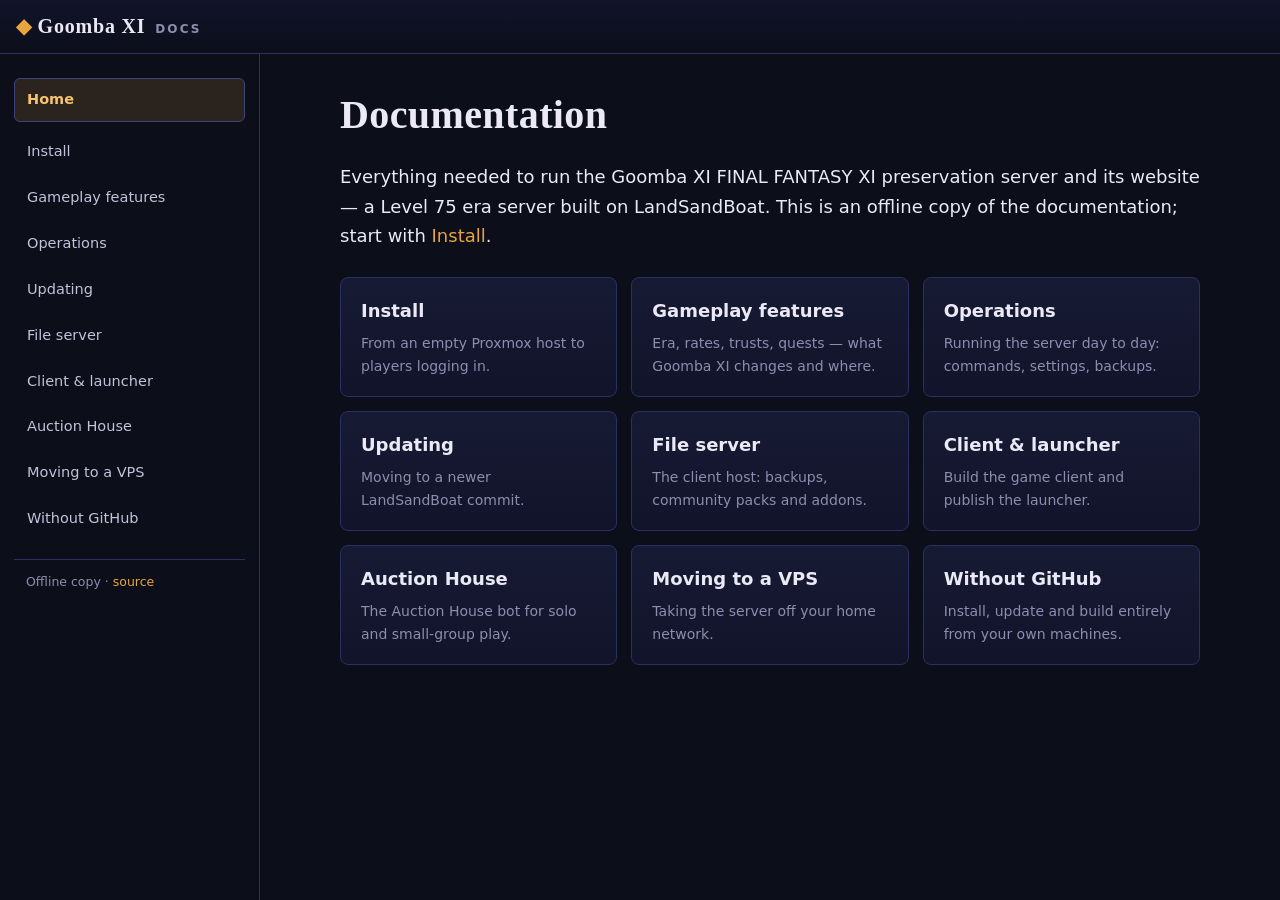
==== docs-site/index.html @ ac6678c3 "docs: add gameplay features page and an offline HTML docs site - New docs/features.md: what Goomba X" ====
<!doctype html>
<html lang="en">
<head>
<meta charset="utf-8">
<meta name="viewport" content="width=device-width, initial-scale=1">
<title>Documentation · Goomba XI docs</title>
<link rel="stylesheet" href="docs.css">
</head>
<body>
<input type="checkbox" id="nav-toggle" hidden>
<header class="topbar">
  <label for="nav-toggle" class="burger" aria-label="Menu"><span></span><span></span><span></span></label>
  <a class="brand" href="index.html"><span class="brand-mark" aria-hidden="true">◆</span> Goomba XI <small>docs</small></a>
</header>
<div class="layout">
  <nav class="sidebar" aria-label="Documentation">
    <a class="nav-link nav-home active" href="index.html">Home</a>
      <a class="nav-link" href="install.html">Install</a>
      <a class="nav-link" href="features.html">Gameplay features</a>
      <a class="nav-link" href="operations.html">Operations</a>
      <a class="nav-link" href="updating.html">Updating</a>
      <a class="nav-link" href="file-server.html">File server</a>
      <a class="nav-link" href="client-and-launcher.html">Client & launcher</a>
      <a class="nav-link" href="auction-house.html">Auction House</a>
      <a class="nav-link" href="moving-to-vps.html">Moving to a VPS</a>
      <a class="nav-link" href="without-github.html">Without GitHub</a>
    <div class="nav-foot">Offline copy · <a href="https://github.com/ricardo-monreal/goomba-xi-server" target="_blank" rel="noopener noreferrer">source</a></div>
  </nav>
  <label for="nav-toggle" class="scrim" aria-hidden="true"></label>
  <main class="content">
    <article>
      <h1 class="page-title">Documentation</h1>
    <p class="lede">Everything needed to run the Goomba XI FINAL FANTASY XI preservation server and its website &mdash; a Level&nbsp;75 era server built on LandSandBoat. This is an offline copy of the documentation; start with <a href="install.html">Install</a>.</p>
    <div class="cards">
      <a class="card" href="install.html">
        <h3>Install</h3>
        <p>From an empty Proxmox host to players logging in.</p>
      </a>
      <a class="card" href="features.html">
        <h3>Gameplay features</h3>
        <p>Era, rates, trusts, quests — what Goomba XI changes and where.</p>
      </a>
      <a class="card" href="operations.html">
        <h3>Operations</h3>
        <p>Running the server day to day: commands, settings, backups.</p>
      </a>
      <a class="card" href="updating.html">
        <h3>Updating</h3>
        <p>Moving to a newer LandSandBoat commit.</p>
      </a>
      <a class="card" href="file-server.html">
        <h3>File server</h3>
        <p>The client host: backups, community packs and addons.</p>
      </a>
      <a class="card" href="client-and-launcher.html">
        <h3>Client & launcher</h3>
        <p>Build the game client and publish the launcher.</p>
      </a>
      <a class="card" href="auction-house.html">
        <h3>Auction House</h3>
        <p>The Auction House bot for solo and small-group play.</p>
      </a>
      <a class="card" href="moving-to-vps.html">
        <h3>Moving to a VPS</h3>
        <p>Taking the server off your home network.</p>
      </a>
      <a class="card" href="without-github.html">
        <h3>Without GitHub</h3>
        <p>Install, update and build entirely from your own machines.</p>
      </a>
    </div>
    </article>
  </main>
</div>
</body>
</html>
---- docs-site/docs.css ----
/* Goomba XI offline docs — self-contained, no external assets or fonts. */
:root{
  --bg:#0c0e1a; --bg-2:#11142a; --panel:#161a33; --panel-2:#1c2140;
  --line:#2a3060; --line-2:#3b437d;
  --text:#ece9f6; --text-2:#c4c1d8; --muted:#8f8cad;
  --accent:#e8a53d; --accent-2:#f5c46d; --flare:#6f7bff;
  --radius:8px; --sidebar:260px;
  --mono:ui-monospace,SFMono-Regular,"SF Mono",Menlo,Consolas,"Liberation Mono",monospace;
  --sans:system-ui,-apple-system,Segoe UI,Roboto,Helvetica,Arial,sans-serif;
  --serif:Georgia,"Times New Roman",serif;
}
*{box-sizing:border-box}
html{scroll-behavior:smooth}
body{margin:0;background:var(--bg);color:var(--text-2);font:16px/1.65 var(--sans);-webkit-text-size-adjust:100%}
a{color:var(--accent);text-decoration:none}
a:hover{text-decoration:underline}

/* top bar (mostly for mobile) */
.topbar{display:flex;align-items:center;gap:12px;height:54px;padding:0 16px;
  background:linear-gradient(180deg,var(--bg-2),var(--bg));border-bottom:1px solid var(--line);
  position:sticky;top:0;z-index:30}
.brand{color:var(--text);font-family:var(--serif);font-size:20px;font-weight:700;letter-spacing:.04em}
.brand:hover{text-decoration:none}
.brand small{color:var(--muted);font-family:var(--sans);font-size:12px;letter-spacing:.18em;text-transform:uppercase;margin-left:4px}
.brand-mark{color:var(--accent)}
.burger{display:none;flex-direction:column;gap:4px;cursor:pointer;padding:6px}
.burger span{width:22px;height:2px;background:var(--text-2);border-radius:2px}

.layout{display:grid;grid-template-columns:var(--sidebar) 1fr;align-items:start}

/* sidebar */
.sidebar{position:sticky;top:54px;height:calc(100vh - 54px);overflow:auto;
  padding:22px 14px;border-right:1px solid var(--line);background:var(--bg)}
.nav-link{display:block;padding:9px 12px;margin:2px 0;border-radius:6px;color:var(--text-2);
  font-size:14.5px;border:1px solid transparent}
.nav-link:hover{background:var(--panel);color:var(--text);text-decoration:none}
.nav-link.active{background:var(--accent-soft,rgba(232,165,61,.14));color:var(--accent-2);
  border-color:var(--line-2);font-weight:600}
.nav-home{margin-bottom:8px}
.nav-foot{margin-top:18px;padding:12px;color:var(--muted);font-size:12.5px;border-top:1px solid var(--line)}
.scrim{display:none}

/* content */
.content{min-width:0;padding:34px 44px 90px}
article{max-width:860px;margin:0 auto}
.page-title{font-family:var(--serif);font-size:clamp(28px,4vw,40px);line-height:1.15;color:var(--text);
  margin:.1em 0 .6em;letter-spacing:.01em}
.lede{font-size:18px;color:var(--text)}
.content h2{font-family:var(--serif);color:var(--text);font-size:26px;margin:1.9em 0 .5em;
  padding-top:.4em;border-top:1px solid var(--line)}
.content h3{color:var(--text);font-size:19px;margin:1.5em 0 .4em}
.content h2 a,.content h3 a{color:inherit}
.content p{margin:.7em 0}
.content ul,.content ol{padding-left:1.4em;margin:.6em 0}
.content li{margin:.3em 0}
.content li>ul,.content li>ol{margin:.3em 0}
strong{color:var(--text)}
hr{border:0;border-top:1px solid var(--line);margin:2em 0}

/* code */
code{font-family:var(--mono);font-size:.9em;background:var(--panel-2);color:var(--accent-2);
  padding:.12em .4em;border-radius:4px;border:1px solid var(--line)}
pre{background:#0a0c16;border:1px solid var(--line);border-radius:var(--radius);
  padding:16px 18px;overflow:auto;margin:1em 0;line-height:1.5}
pre code{background:none;border:0;padding:0;color:#dfe3f5;font-size:13.5px}

/* blockquote */
blockquote{margin:1.1em 0;padding:.6em 1em;border-left:3px solid var(--accent);
  background:var(--panel);border-radius:0 6px 6px 0;color:var(--text-2)}
blockquote p{margin:.3em 0}

/* tables */
.content table{width:100%;border-collapse:collapse;margin:1.1em 0;font-size:14.5px;display:block;overflow-x:auto}
.content th,.content td{border:1px solid var(--line);padding:9px 12px;text-align:left;vertical-align:top}
.content th{background:var(--panel-2);color:var(--text);font-weight:600}
.content tbody tr:nth-child(odd){background:rgba(255,255,255,.015)}
.content td code{white-space:nowrap}

/* home cards */
.cards{display:grid;grid-template-columns:repeat(auto-fill,minmax(250px,1fr));gap:14px;margin-top:26px}
.card{display:block;background:linear-gradient(180deg,var(--panel),var(--bg-2));
  border:1px solid var(--line);border-radius:var(--radius);padding:18px 20px;color:var(--text-2)}
.card:hover{border-color:var(--line-2);text-decoration:none;transform:translateY(-1px)}
.card h3{margin:0 0 6px;color:var(--text);font-size:18px}
.card p{margin:0;font-size:14px;color:var(--muted)}

/* mobile */
@media (max-width:860px){
  .burger{display:flex}
  .layout{grid-template-columns:1fr}
  .sidebar{position:fixed;top:54px;left:0;width:280px;z-index:25;transform:translateX(-100%);
    transition:transform .2s ease;border-right:1px solid var(--line)}
  #nav-toggle:checked ~ .layout .sidebar{transform:translateX(0)}
  #nav-toggle:checked ~ .layout .scrim{display:block;position:fixed;inset:54px 0 0 0;z-index:20;
    background:rgba(5,6,14,.6)}
  .content{padding:24px 18px 70px}
}
@media (min-width:861px){ .burger{display:none} }
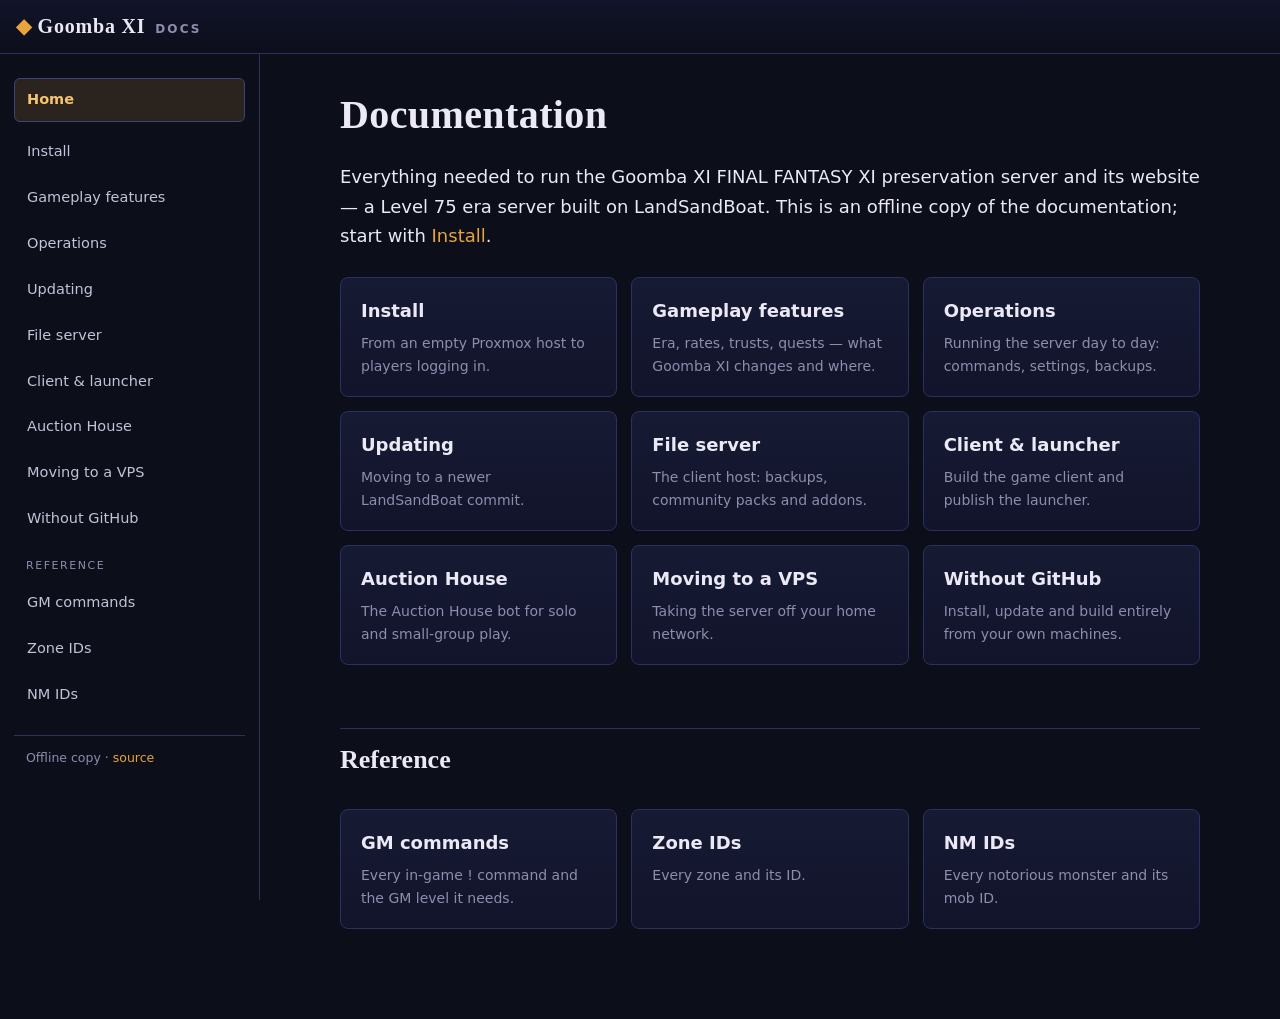
==== commit 0d06d4c6: "docs: GM command / zone / NM references, serve docs at /docs/, goomba docs - tools/gen-reference-doc" ====
--- a/docs-site/index.html
+++ b/docs-site/index.html
@@ -24,6 +24,10 @@
       <a class="nav-link" href="auction-house.html">Auction House</a>
       <a class="nav-link" href="moving-to-vps.html">Moving to a VPS</a>
       <a class="nav-link" href="without-github.html">Without GitHub</a>
+      <div class="nav-group">Reference</div>
+      <a class="nav-link" href="gm-commands.html">GM commands</a>
+      <a class="nav-link" href="zone-ids.html">Zone IDs</a>
+      <a class="nav-link" href="nm-ids.html">NM IDs</a>
     <div class="nav-foot">Offline copy · <a href="https://github.com/ricardo-monreal/goomba-xi-server" target="_blank" rel="noopener noreferrer">source</a></div>
   </nav>
   <label for="nav-toggle" class="scrim" aria-hidden="true"></label>
@@ -68,6 +72,19 @@
         <h3>Without GitHub</h3>
         <p>Install, update and build entirely from your own machines.</p>
       </a>
+      <h2 class="card-group">Reference</h2>
+      <a class="card" href="gm-commands.html">
+        <h3>GM commands</h3>
+        <p>Every in-game ! command and the GM level it needs.</p>
+      </a>
+      <a class="card" href="zone-ids.html">
+        <h3>Zone IDs</h3>
+        <p>Every zone and its ID.</p>
+      </a>
+      <a class="card" href="nm-ids.html">
+        <h3>NM IDs</h3>
+        <p>Every notorious monster and its mob ID.</p>
+      </a>
     </div>
     </article>
   </main>
--- a/docs-site/docs.css
+++ b/docs-site/docs.css
@@ -74,7 +74,8 @@
 .content th,.content td{border:1px solid var(--line);padding:9px 12px;text-align:left;vertical-align:top}
 .content th{background:var(--panel-2);color:var(--text);font-weight:600}
 .content tbody tr:nth-child(odd){background:rgba(255,255,255,.015)}
-.content td code{white-space:nowrap}
+.content td code{white-space:normal;overflow-wrap:anywhere}
+.content td,.content th{overflow-wrap:anywhere}
 
 /* home cards */
 .cards{display:grid;grid-template-columns:repeat(auto-fill,minmax(250px,1fr));gap:14px;margin-top:26px}
@@ -96,3 +97,9 @@
   .content{padding:24px 18px 70px}
 }
 @media (min-width:861px){ .burger{display:none} }
+
+/* reference section labels */
+.nav-group{margin:16px 12px 6px;font-size:11px;letter-spacing:.14em;text-transform:uppercase;color:var(--muted)}
+.card-group{grid-column:1/-1;margin:10px 0 0;font-family:var(--serif);font-size:20px;color:var(--text);
+  border-top:1px solid var(--line);padding-top:16px}
+.card-group:first-child{border-top:0;padding-top:0}
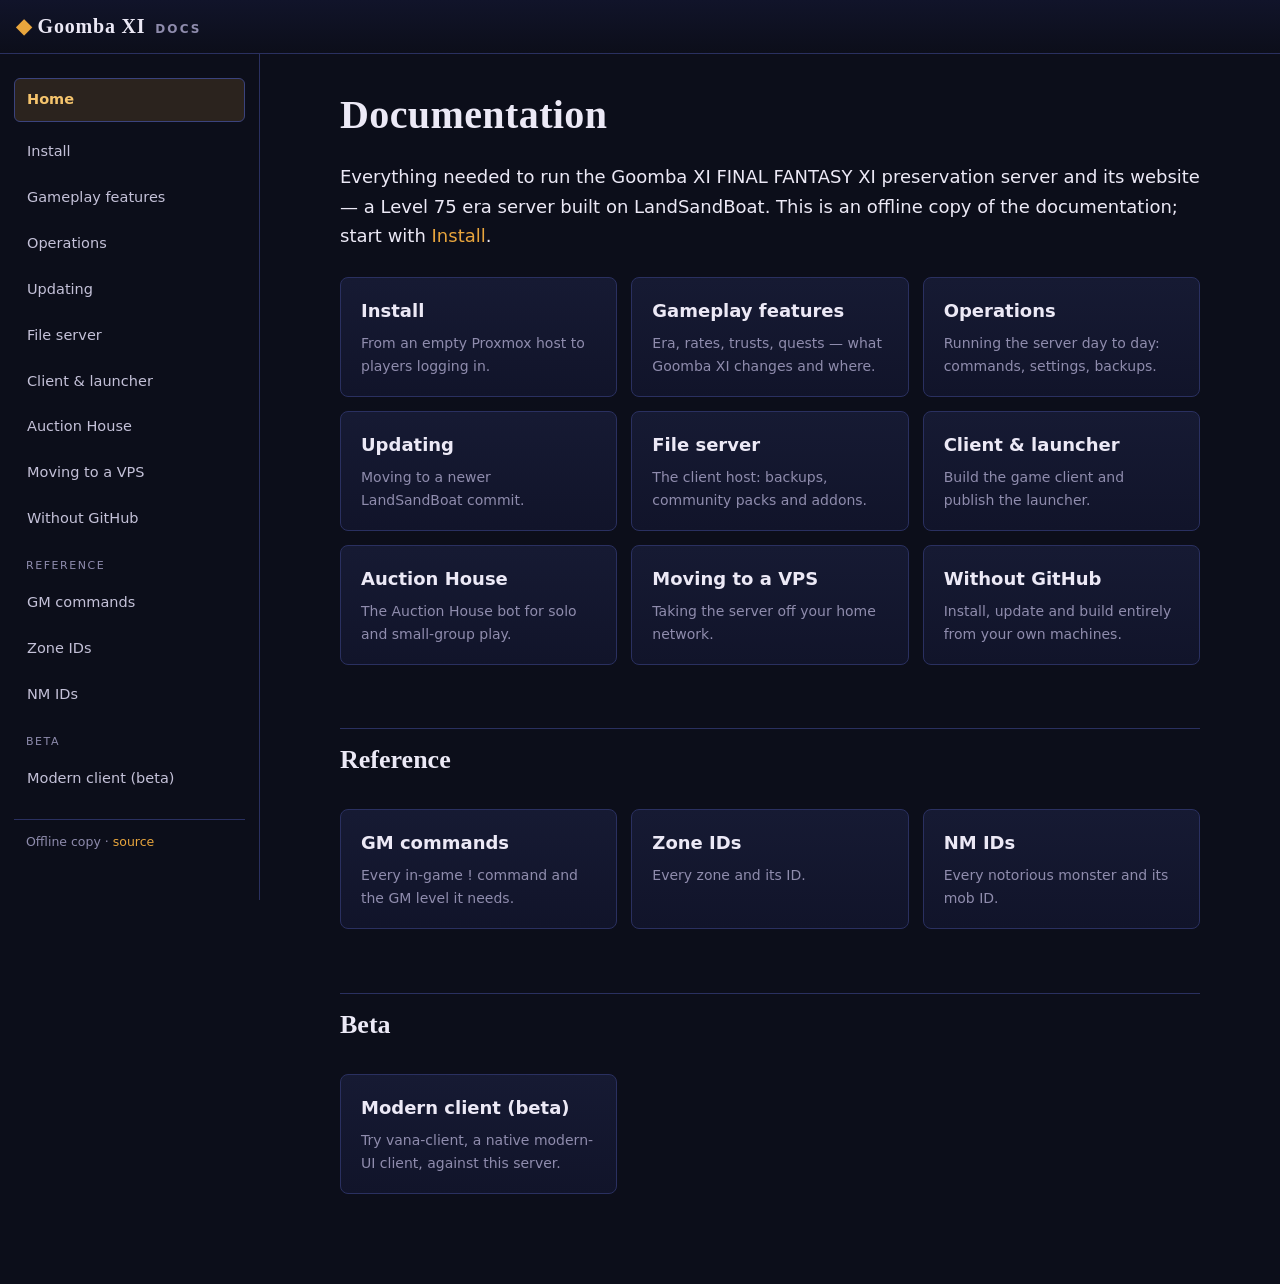
==== commit 50a6e045: "Add a Modern-client (vana-client) beta for testing An opt-in way to try lenonk/vana-client (MIT) — a" ====
--- a/docs-site/index.html
+++ b/docs-site/index.html
@@ -28,6 +28,8 @@
       <a class="nav-link" href="gm-commands.html">GM commands</a>
       <a class="nav-link" href="zone-ids.html">Zone IDs</a>
       <a class="nav-link" href="nm-ids.html">NM IDs</a>
+      <div class="nav-group">Beta</div>
+      <a class="nav-link" href="vana-client-beta.html">Modern client (beta)</a>
     <div class="nav-foot">Offline copy · <a href="https://github.com/ricardo-monreal/goomba-xi-server" target="_blank" rel="noopener noreferrer">source</a></div>
   </nav>
   <label for="nav-toggle" class="scrim" aria-hidden="true"></label>
@@ -85,6 +87,11 @@
         <h3>NM IDs</h3>
         <p>Every notorious monster and its mob ID.</p>
       </a>
+      <h2 class="card-group">Beta</h2>
+      <a class="card" href="vana-client-beta.html">
+        <h3>Modern client (beta)</h3>
+        <p>Try vana-client, a native modern-UI client, against this server.</p>
+      </a>
     </div>
     </article>
   </main>
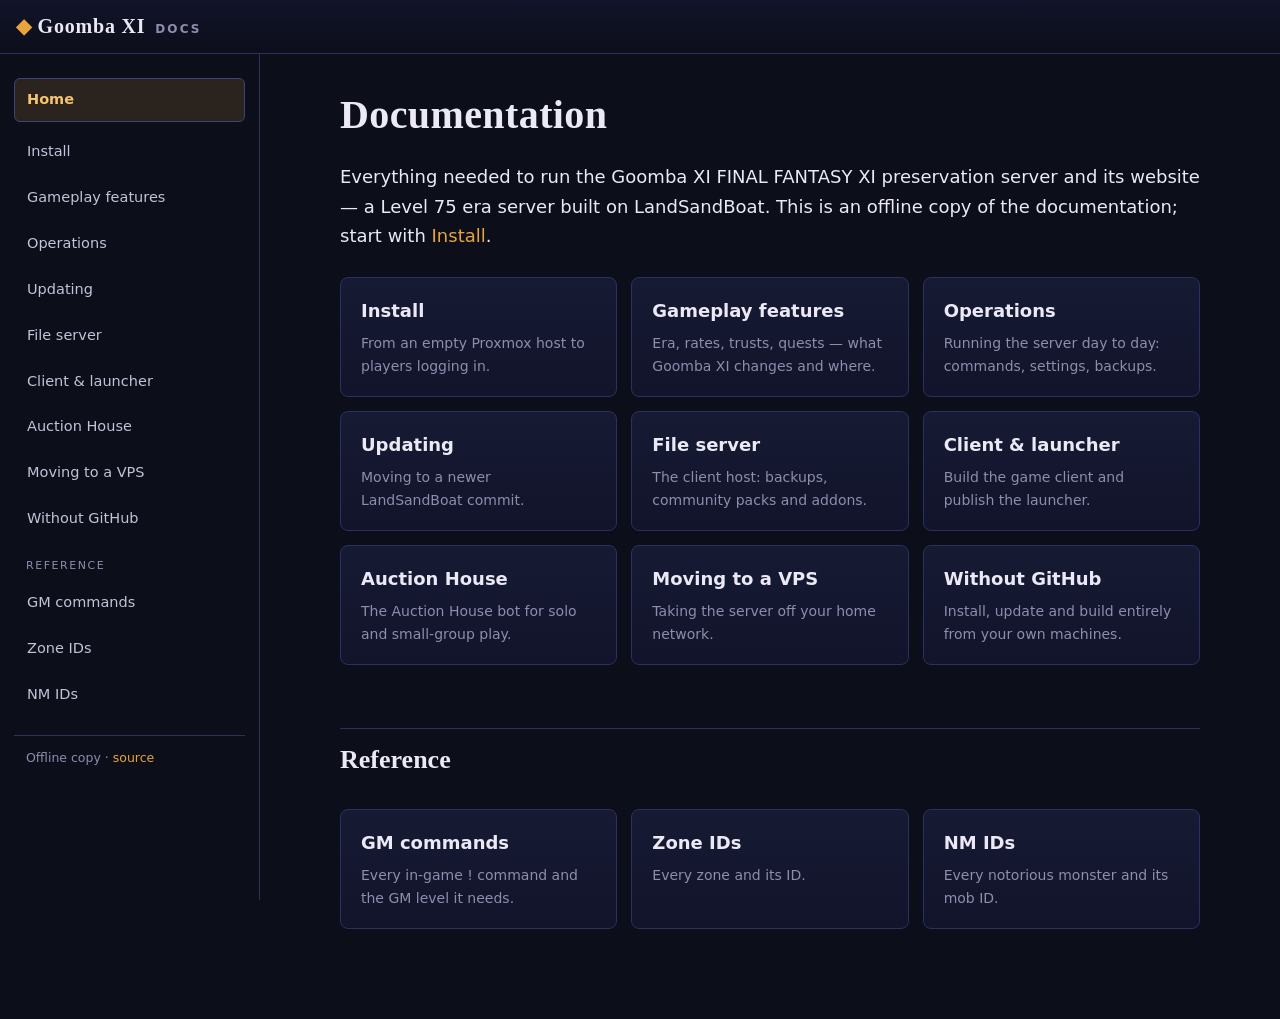
==== commit 87f24181: "community-packs: build and publish the XIUI addon; drop the vana-client beta - XIUI (tirem/XIUI) is " ====
--- a/docs-site/index.html
+++ b/docs-site/index.html
@@ -28,8 +28,6 @@
       <a class="nav-link" href="gm-commands.html">GM commands</a>
       <a class="nav-link" href="zone-ids.html">Zone IDs</a>
       <a class="nav-link" href="nm-ids.html">NM IDs</a>
-      <div class="nav-group">Beta</div>
-      <a class="nav-link" href="vana-client-beta.html">Modern client (beta)</a>
     <div class="nav-foot">Offline copy · <a href="https://github.com/ricardo-monreal/goomba-xi-server" target="_blank" rel="noopener noreferrer">source</a></div>
   </nav>
   <label for="nav-toggle" class="scrim" aria-hidden="true"></label>
@@ -87,11 +85,6 @@
         <h3>NM IDs</h3>
         <p>Every notorious monster and its mob ID.</p>
       </a>
-      <h2 class="card-group">Beta</h2>
-      <a class="card" href="vana-client-beta.html">
-        <h3>Modern client (beta)</h3>
-        <p>Try vana-client, a native modern-UI client, against this server.</p>
-      </a>
     </div>
     </article>
   </main>
